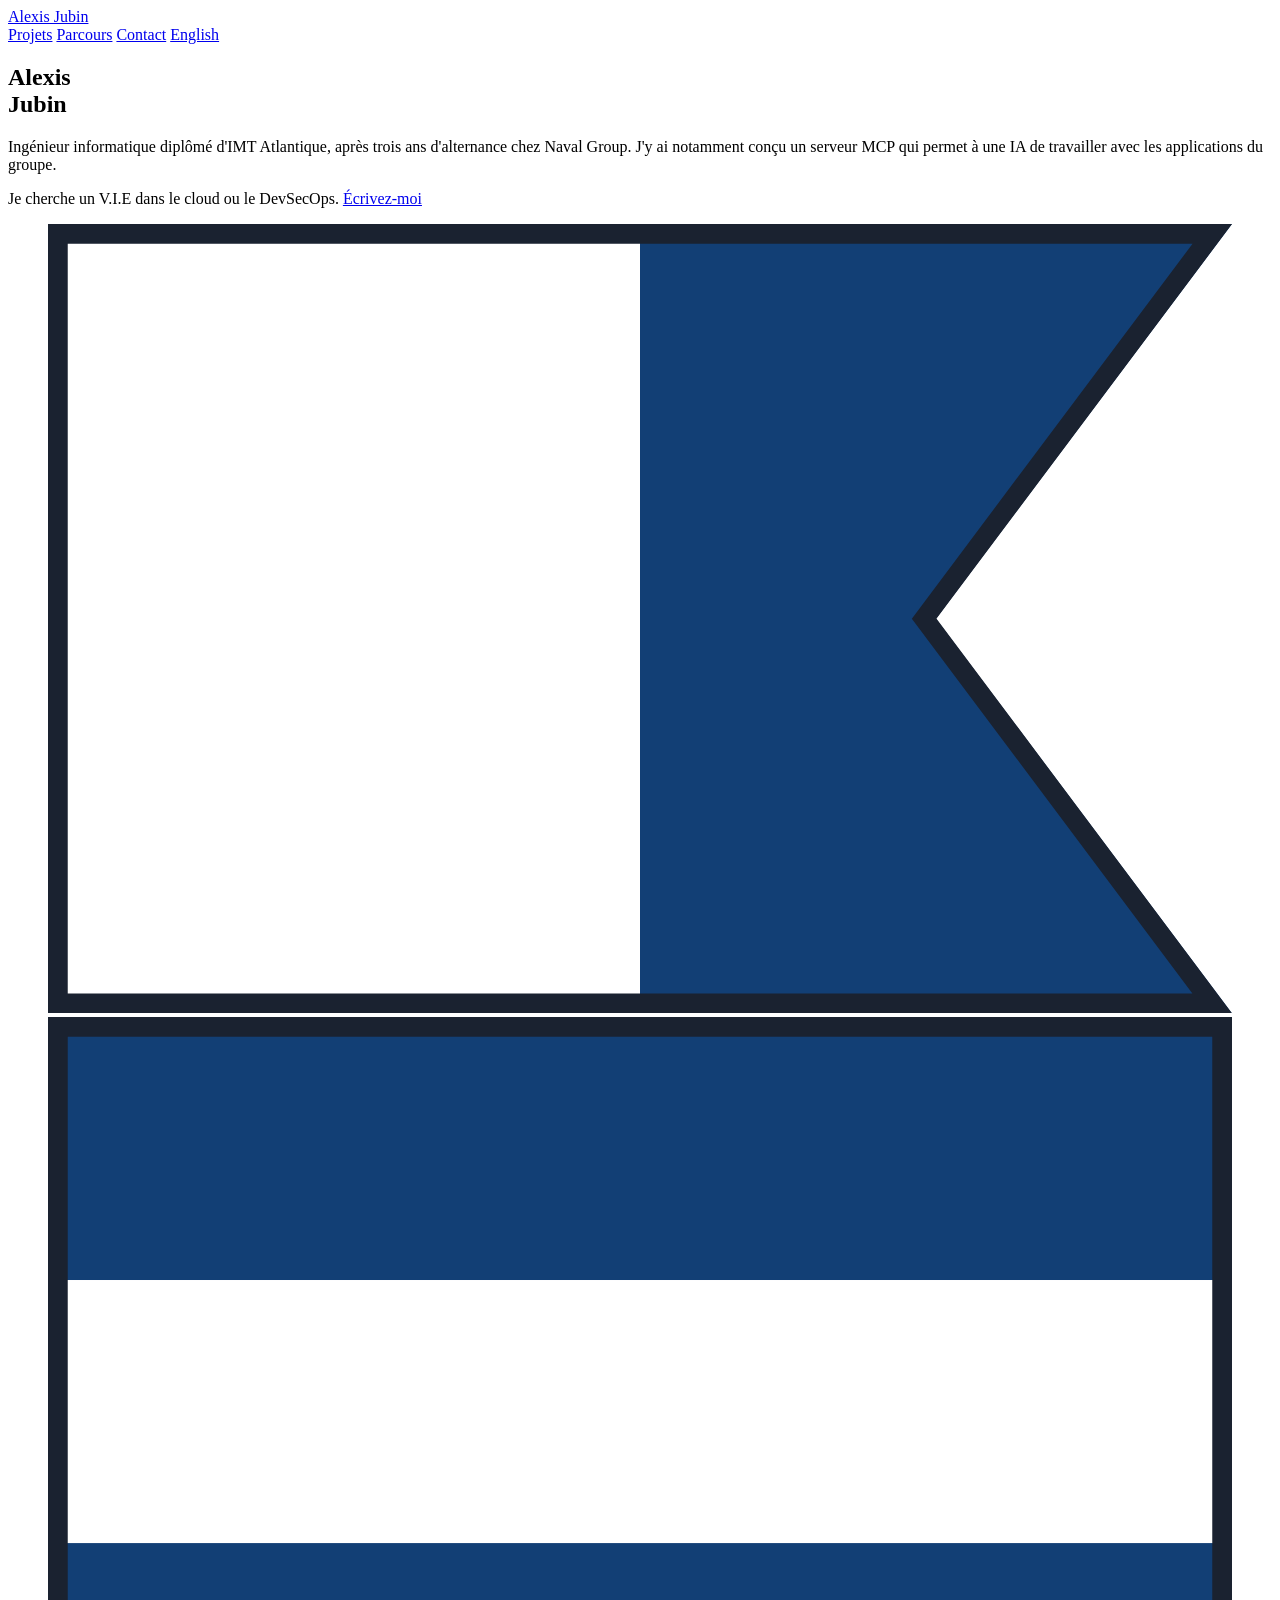
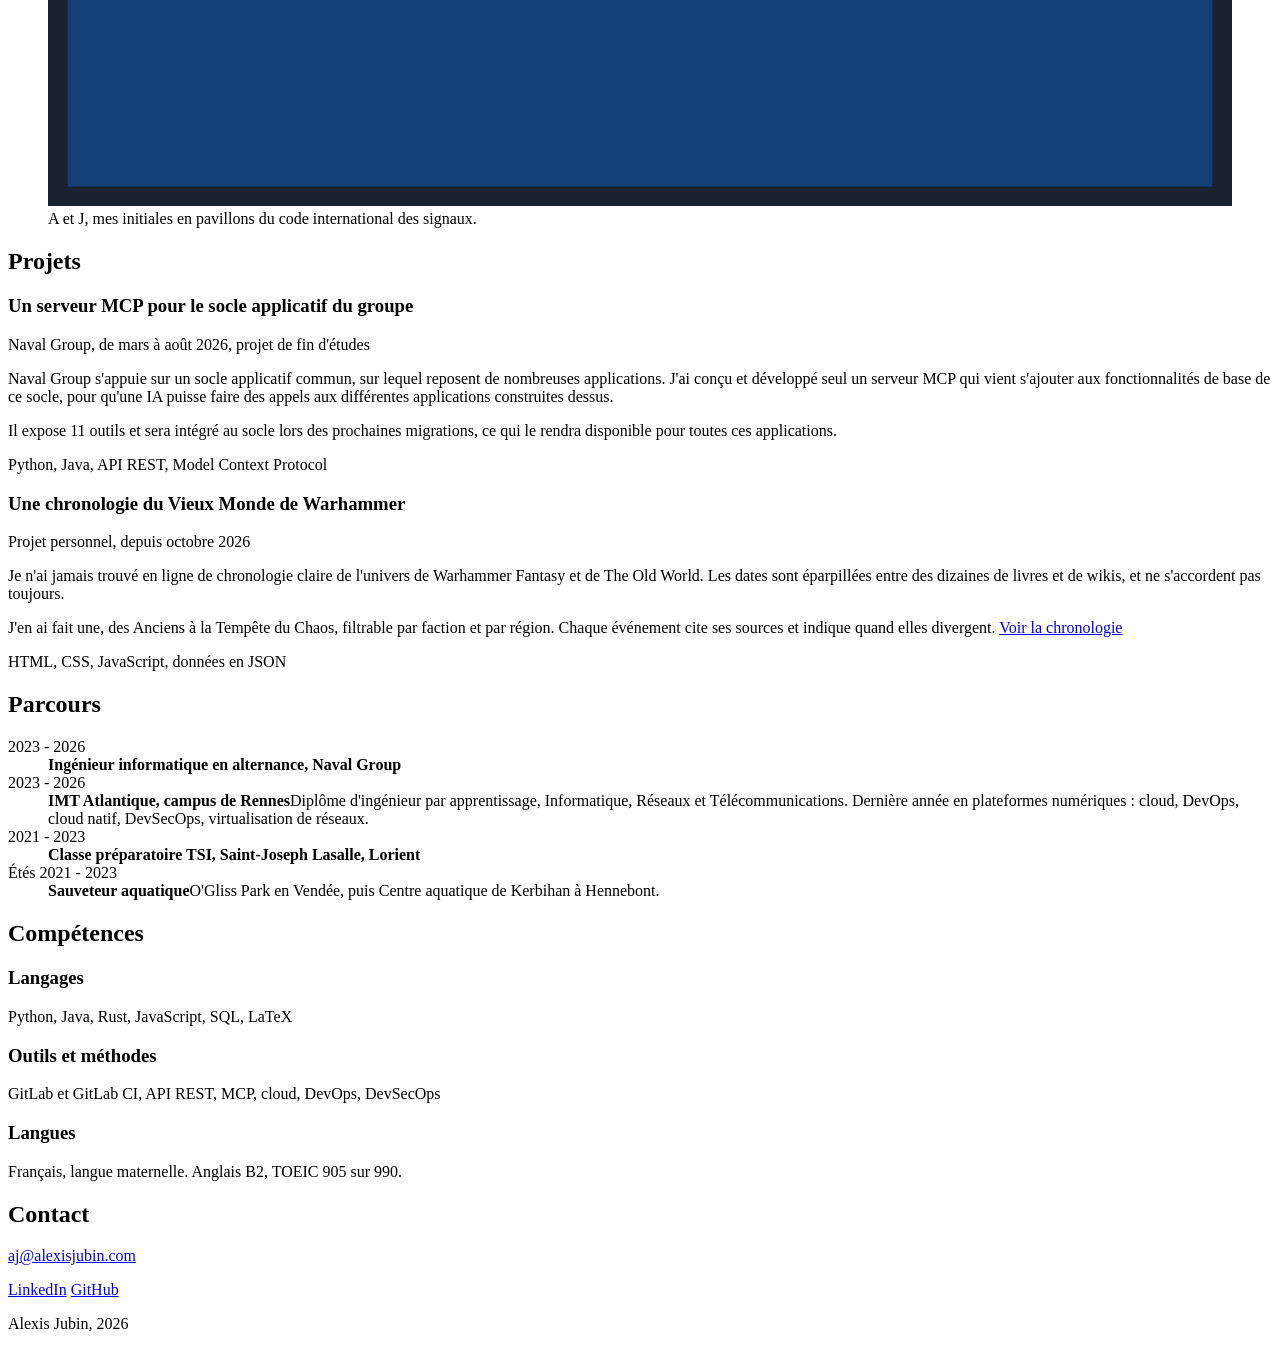
==== index.html @ 24855729 "Ajoute la chronologie du Vieux Monde aux projets Co-Authored-By: Claude Opus 5.5 <noreply@anthropic." ====
<!doctype html>
<html lang="fr">
<head>
  <meta charset="utf-8">
  <meta name="viewport" content="width=device-width, initial-scale=1">
  <title>Alexis Jubin, ingénieur informatique</title>
  <meta name="description" content="Alexis Jubin, ingénieur informatique diplômé d'IMT Atlantique. Trois ans d'alternance chez Naval Group, cloud et DevSecOps.">
  <link rel="alternate" hreflang="en" href="https://alexisjubin.com/en/">
  <link rel="alternate" hreflang="fr" href="https://alexisjubin.com/">
  <link rel="icon" href="/favicon.svg" type="image/svg+xml">
  <link rel="preload" href="/polices/schibsted-grotesk.woff2" as="font" type="font/woff2" crossorigin>
  <link rel="stylesheet" href="/style.css">
</head>
<body>
  <div class="page">

    <header class="haut">
      <a class="nom-court" href="/">Alexis Jubin</a>
      <nav aria-label="Navigation principale">
        <a class="optionnel" href="#projets">Projets</a>
        <a class="optionnel" href="#parcours">Parcours</a>
        <a href="#contact">Contact</a>
        <a href="/en/" hreflang="en" lang="en">English</a>
      </nav>
    </header>

    <main>
      <section class="ouverture">
        <div>
          <h1>Alexis<br>Jubin</h1>
          <p class="presentation">Ingénieur informatique diplômé d'IMT Atlantique, après trois ans d'alternance chez Naval Group. J'y ai notamment conçu un serveur MCP qui permet à une IA de travailler avec les applications du groupe.</p>
          <p class="statut">Je cherche un V.I.E dans le cloud ou le DevSecOps. <a href="#contact">Écrivez-moi</a></p>
        </div>
        <figure class="drisse">
          <svg viewBox="0 0 60 40" role="img" aria-label="Pavillon Alfa">
            <rect x="0" y="0" width="30" height="40" fill="#ffffff"/>
            <polygon points="30,0 60,0 45,20 60,40 30,40" fill="#123f75"/>
            <polygon points="0.5,0.5 59,0.5 44.4,20 59,39.5 0.5,39.5" fill="none" stroke="#1a2230" stroke-width="1"/>
          </svg>
          <svg viewBox="0 0 60 40" role="img" aria-label="Pavillon Juliett">
            <rect x="0" y="0" width="60" height="13.34" fill="#123f75"/>
            <rect x="0" y="13.33" width="60" height="13.34" fill="#ffffff"/>
            <rect x="0" y="26.66" width="60" height="13.34" fill="#123f75"/>
            <rect x="0.5" y="0.5" width="59" height="39" fill="none" stroke="#1a2230" stroke-width="1"/>
          </svg>
          <figcaption>A et J, mes initiales en pavillons du code international des signaux.</figcaption>
        </figure>
      </section>

      <section class="section" id="projets" aria-labelledby="titre-projets">
        <h2 id="titre-projets">Projets</h2>
        <div>
          <article class="projet">
            <h3>Un serveur MCP pour le socle applicatif du groupe</h3>
            <p class="contexte">Naval Group, de mars à août 2026, projet de fin d'études</p>
            <p>Naval Group s'appuie sur un socle applicatif commun, sur lequel reposent de nombreuses applications. J'ai conçu et développé seul un serveur MCP qui vient s'ajouter aux fonctionnalités de base de ce socle, pour qu'une IA puisse faire des appels aux différentes applications construites dessus.</p>
            <p>Il expose 11 outils et sera intégré au socle lors des prochaines migrations, ce qui le rendra disponible pour toutes ces applications.</p>
            <p class="outils">Python, Java, API REST, Model Context Protocol</p>
          </article>
          <article class="projet">
            <h3>Une chronologie du Vieux Monde de Warhammer</h3>
            <p class="contexte">Projet personnel, depuis octobre 2026</p>
            <p>Je n'ai jamais trouvé en ligne de chronologie claire de l'univers de Warhammer Fantasy et de The Old World. Les dates sont éparpillées entre des dizaines de livres et de wikis, et ne s'accordent pas toujours.</p>
            <p>J'en ai fait une, des Anciens à la Tempête du Chaos, filtrable par faction et par région. Chaque événement cite ses sources et indique quand elles divergent. <a href="/vieux-monde/">Voir la chronologie</a></p>
            <p class="outils">HTML, CSS, JavaScript, données en JSON</p>
          </article>
        </div>
      </section>

      <section class="section" id="parcours" aria-labelledby="titre-parcours">
        <h2 id="titre-parcours">Parcours</h2>
        <dl class="etapes">
          <div class="etape">
            <dt>2023 - 2026</dt>
            <dd><strong>Ingénieur informatique en alternance, Naval Group</strong></dd>
          </div>
          <div class="etape">
            <dt>2023 - 2026</dt>
            <dd><strong>IMT Atlantique, campus de Rennes</strong><span>Diplôme d'ingénieur par apprentissage, Informatique, Réseaux et Télécommunications. Dernière année en plateformes numériques : cloud, DevOps, cloud natif, DevSecOps, virtualisation de réseaux.</span></dd>
          </div>
          <div class="etape">
            <dt>2021 - 2023</dt>
            <dd><strong>Classe préparatoire TSI, Saint-Joseph Lasalle, Lorient</strong></dd>
          </div>
          <div class="etape">
            <dt>Étés 2021 - 2023</dt>
            <dd><strong>Sauveteur aquatique</strong><span>O'Gliss Park en Vendée, puis Centre aquatique de Kerbihan à Hennebont.</span></dd>
          </div>
        </dl>
      </section>

      <section class="section" id="competences" aria-labelledby="titre-competences">
        <h2 id="titre-competences">Compétences</h2>
        <div class="competences">
          <div>
            <h3>Langages</h3>
            <p>Python, Java, Rust, JavaScript, SQL, LaTeX</p>
          </div>
          <div>
            <h3>Outils et méthodes</h3>
            <p>GitLab et GitLab CI, API REST, MCP, cloud, DevOps, DevSecOps</p>
          </div>
          <div>
            <h3>Langues</h3>
            <p>Français, langue maternelle. Anglais B2, TOEIC 905 sur 990.</p>
          </div>
        </div>
      </section>

      <section class="section contact" id="contact" aria-labelledby="titre-contact">
        <h2 id="titre-contact">Contact</h2>
        <div>
          <a class="adresse" href="mailto:aj@alexisjubin.com">aj@alexisjubin.com</a>
          <p class="autres">
            <a href="https://www.linkedin.com/in/alexis-jubin">LinkedIn</a>
            <a href="https://github.com/alexisjubin">GitHub</a>
          </p>
        </div>
      </section>
    </main>

    <footer class="bas">
      <p>Alexis Jubin, 2026</p>
    </footer>

  </div>
</body>
</html>
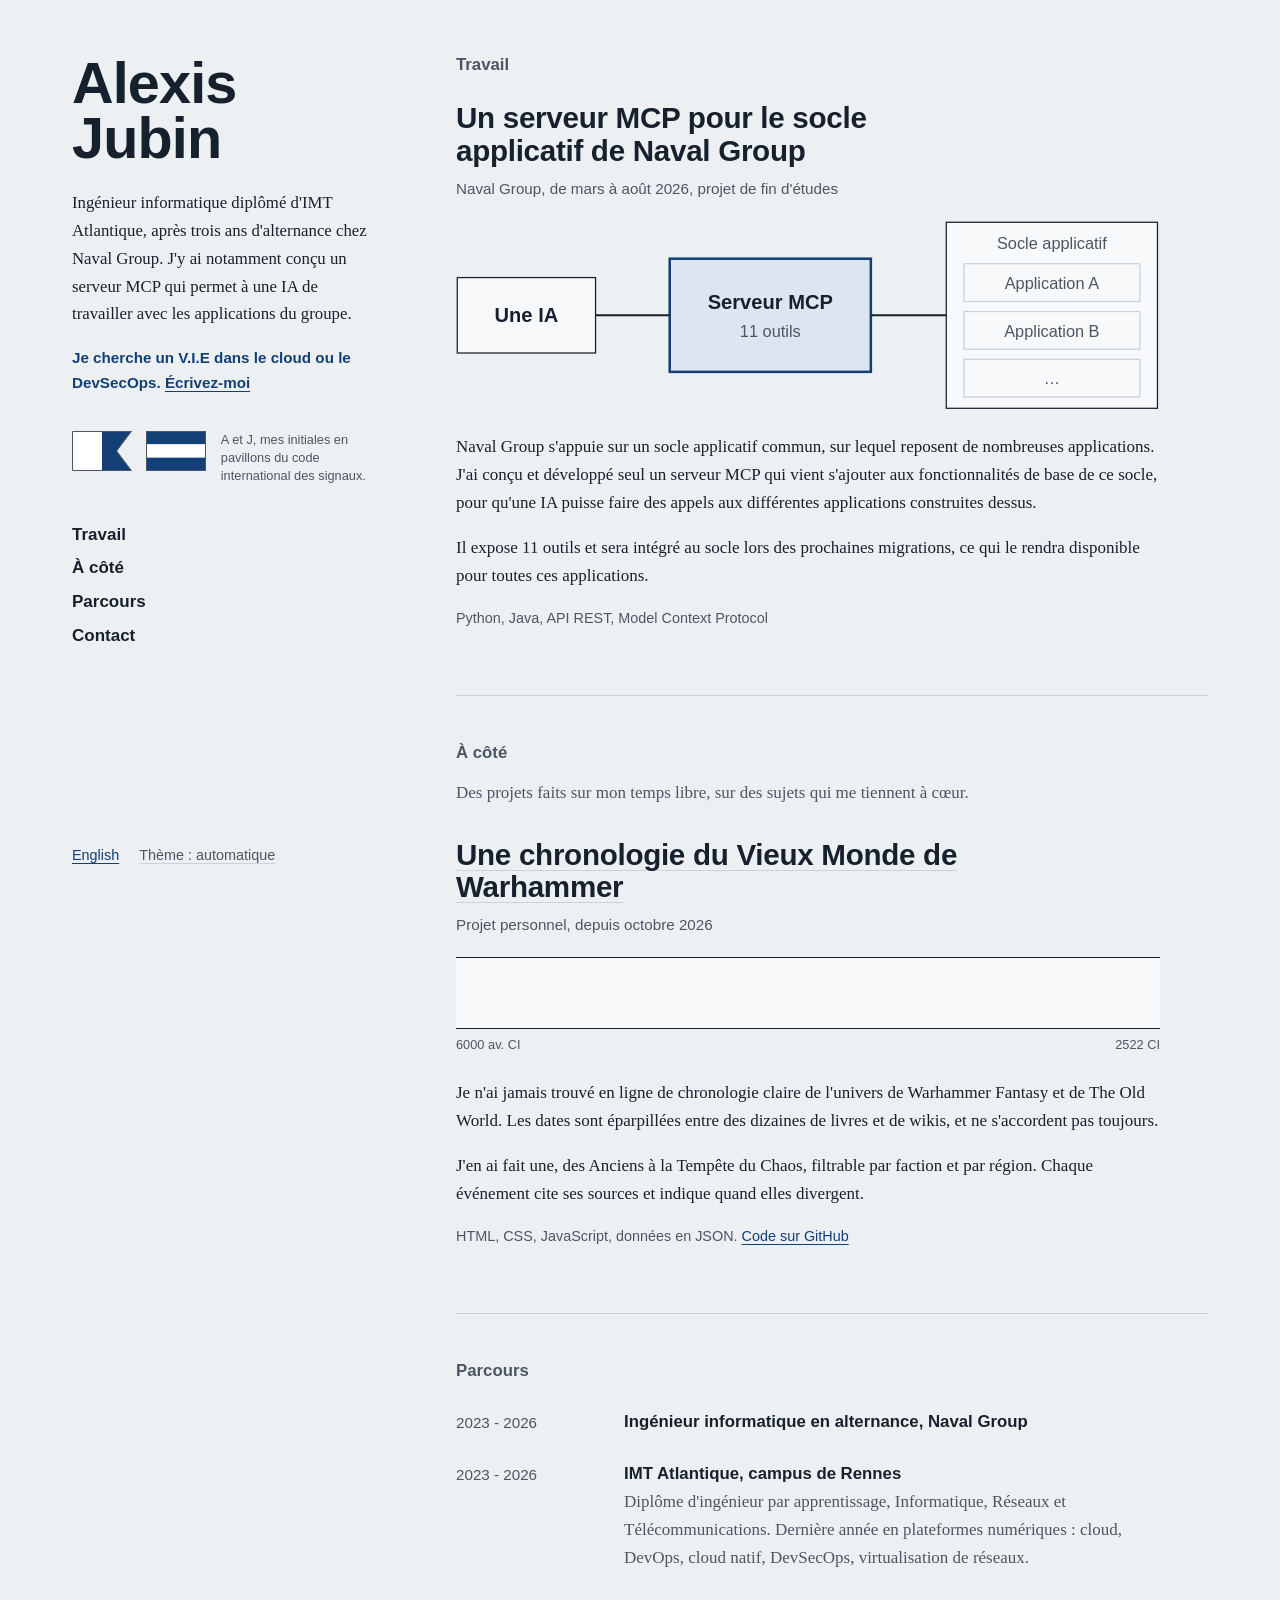
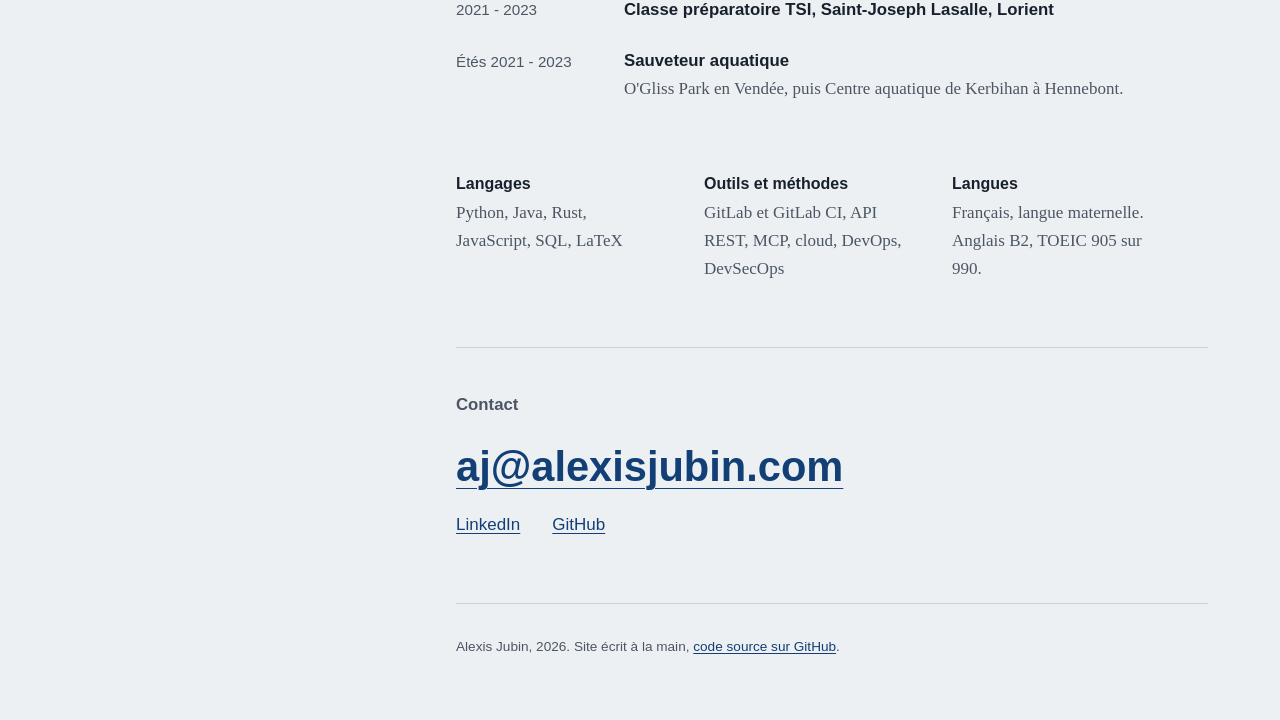
==== commit 6a79276b: "Refond le portfolio en deux colonnes avec mode sombre Co-Authored-By: Claude Opus 5.5 <noreply@anthr" ====
--- a/index.html
+++ b/index.html
@@ -9,62 +9,88 @@
   <link rel="alternate" hreflang="fr" href="https://alexisjubin.com/">
   <link rel="icon" href="/favicon.svg" type="image/svg+xml">
   <link rel="preload" href="/polices/schibsted-grotesk.woff2" as="font" type="font/woff2" crossorigin>
+  <script src="/theme.js"></script>
   <link rel="stylesheet" href="/style.css">
 </head>
 <body>
   <div class="page">
 
-    <header class="haut">
-      <a class="nom-court" href="/">Alexis Jubin</a>
-      <nav aria-label="Navigation principale">
-        <a class="optionnel" href="#projets">Projets</a>
-        <a class="optionnel" href="#parcours">Parcours</a>
+    <header class="cote">
+      <div class="identite">
+        <h1><a href="/">Alexis<br>Jubin</a></h1>
+        <p class="presentation">Ingénieur informatique diplômé d'IMT Atlantique, après trois ans d'alternance chez Naval Group. J'y ai notamment conçu un serveur MCP qui permet à une IA de travailler avec les applications du groupe.</p>
+        <p class="statut">Je cherche un V.I.E dans le cloud ou le DevSecOps. <a href="#contact">Écrivez-moi</a></p>
+      </div>
+
+      <figure class="drisse">
+        <svg viewBox="0 0 60 40" role="img" aria-label="Pavillon Alfa">
+          <rect x="0" y="0" width="30" height="40" fill="#ffffff"/>
+          <polygon points="30,0 60,0 45,20 60,40 30,40" fill="#123f75"/>
+          <polygon points="0.5,0.5 59,0.5 44.4,20 59,39.5 0.5,39.5" fill="none" stroke="#1a2230" stroke-width="1"/>
+        </svg>
+        <svg viewBox="0 0 60 40" role="img" aria-label="Pavillon Juliett">
+          <rect x="0" y="0" width="60" height="13.34" fill="#123f75"/>
+          <rect x="0" y="13.33" width="60" height="13.34" fill="#ffffff"/>
+          <rect x="0" y="26.66" width="60" height="13.34" fill="#123f75"/>
+          <rect x="0.5" y="0.5" width="59" height="39" fill="none" stroke="#1a2230" stroke-width="1"/>
+        </svg>
+        <figcaption>A et J, mes initiales en pavillons du code international des signaux.</figcaption>
+      </figure>
+
+      <nav class="sommaire" aria-label="Sommaire">
+        <a href="#travail">Travail</a>
+        <a href="#a-cote">À côté</a>
+        <a href="#parcours">Parcours</a>
         <a href="#contact">Contact</a>
+      </nav>
+
+      <div class="reglages">
         <a href="/en/" hreflang="en" lang="en">English</a>
-      </nav>
+        <button type="button" class="theme" id="theme" aria-live="polite">Thème : automatique</button>
+      </div>
     </header>
 
-    <main>
-      <section class="ouverture">
-        <div>
-          <h1>Alexis<br>Jubin</h1>
-          <p class="presentation">Ingénieur informatique diplômé d'IMT Atlantique, après trois ans d'alternance chez Naval Group. J'y ai notamment conçu un serveur MCP qui permet à une IA de travailler avec les applications du groupe.</p>
-          <p class="statut">Je cherche un V.I.E dans le cloud ou le DevSecOps. <a href="#contact">Écrivez-moi</a></p>
-        </div>
-        <figure class="drisse">
-          <svg viewBox="0 0 60 40" role="img" aria-label="Pavillon Alfa">
-            <rect x="0" y="0" width="30" height="40" fill="#ffffff"/>
-            <polygon points="30,0 60,0 45,20 60,40 30,40" fill="#123f75"/>
-            <polygon points="0.5,0.5 59,0.5 44.4,20 59,39.5 0.5,39.5" fill="none" stroke="#1a2230" stroke-width="1"/>
-          </svg>
-          <svg viewBox="0 0 60 40" role="img" aria-label="Pavillon Juliett">
-            <rect x="0" y="0" width="60" height="13.34" fill="#123f75"/>
-            <rect x="0" y="13.33" width="60" height="13.34" fill="#ffffff"/>
-            <rect x="0" y="26.66" width="60" height="13.34" fill="#123f75"/>
-            <rect x="0.5" y="0.5" width="59" height="39" fill="none" stroke="#1a2230" stroke-width="1"/>
-          </svg>
-          <figcaption>A et J, mes initiales en pavillons du code international des signaux.</figcaption>
-        </figure>
+    <main class="contenu">
+
+      <section class="section" id="travail" aria-labelledby="titre-travail">
+        <h2 id="titre-travail">Travail</h2>
+
+        <article class="projet">
+          <h3>Un serveur MCP pour le socle applicatif de Naval Group</h3>
+          <p class="contexte">Naval Group, de mars à août 2026, projet de fin d'études</p>
+          <figure class="apercu schema">
+            <svg viewBox="0 0 560 150" role="img" aria-labelledby="schema-mcp">
+              <title id="schema-mcp">Une IA appelle le serveur MCP, qui expose 11 outils et relaie les appels vers les applications construites sur le socle.</title>
+              <g class="boite"><rect x="1" y="45" width="110" height="60"/><text x="56" y="80">Une IA</text></g>
+              <g class="boite fort"><rect x="170" y="30" width="160" height="90"/><text x="250" y="70">Serveur MCP</text><text class="petit" x="250" y="92">11 outils</text></g>
+              <g class="boite"><rect x="390" y="1" width="168" height="148"/><text class="petit" x="474" y="22">Socle applicatif</text></g>
+              <g class="boite fine"><rect x="404" y="34" width="140" height="30"/><text class="petit" x="474" y="54">Application A</text></g>
+              <g class="boite fine"><rect x="404" y="72" width="140" height="30"/><text class="petit" x="474" y="92">Application B</text></g>
+              <g class="boite fine"><rect x="404" y="110" width="140" height="30"/><text class="petit" x="474" y="130">…</text></g>
+              <path class="lien" d="M111 75 H170 M330 75 H390"/>
+            </svg>
+          </figure>
+          <p>Naval Group s'appuie sur un socle applicatif commun, sur lequel reposent de nombreuses applications. J'ai conçu et développé seul un serveur MCP qui vient s'ajouter aux fonctionnalités de base de ce socle, pour qu'une IA puisse faire des appels aux différentes applications construites dessus.</p>
+          <p>Il expose 11 outils et sera intégré au socle lors des prochaines migrations, ce qui le rendra disponible pour toutes ces applications.</p>
+          <p class="outils">Python, Java, API REST, Model Context Protocol</p>
+        </article>
       </section>
 
-      <section class="section" id="projets" aria-labelledby="titre-projets">
-        <h2 id="titre-projets">Projets</h2>
-        <div>
-          <article class="projet">
-            <h3>Un serveur MCP pour le socle applicatif du groupe</h3>
-            <p class="contexte">Naval Group, de mars à août 2026, projet de fin d'études</p>
-            <p>Naval Group s'appuie sur un socle applicatif commun, sur lequel reposent de nombreuses applications. J'ai conçu et développé seul un serveur MCP qui vient s'ajouter aux fonctionnalités de base de ce socle, pour qu'une IA puisse faire des appels aux différentes applications construites dessus.</p>
-            <p>Il expose 11 outils et sera intégré au socle lors des prochaines migrations, ce qui le rendra disponible pour toutes ces applications.</p>
-            <p class="outils">Python, Java, API REST, Model Context Protocol</p>
-          </article>
-          <article class="projet">
-            <h3>Une chronologie du Vieux Monde de Warhammer</h3>
-            <p class="contexte">Projet personnel, depuis octobre 2026</p>
-            <p>Je n'ai jamais trouvé en ligne de chronologie claire de l'univers de Warhammer Fantasy et de The Old World. Les dates sont éparpillées entre des dizaines de livres et de wikis, et ne s'accordent pas toujours.</p>
-            <p>J'en ai fait une, des Anciens à la Tempête du Chaos, filtrable par faction et par région. Chaque événement cite ses sources et indique quand elles divergent. <a href="/vieux-monde/">Voir la chronologie</a></p>
-            <p class="outils">HTML, CSS, JavaScript, données en JSON</p>
-          </article>
-        </div>
+      <section class="section" id="a-cote" aria-labelledby="titre-a-cote">
+        <h2 id="titre-a-cote">À côté</h2>
+        <p class="intro-section">Des projets faits sur mon temps libre, sur des sujets qui me tiennent à cœur.</p>
+
+        <article class="projet" data-depot="vieux-monde">
+          <h3><a href="/vieux-monde/">Une chronologie du Vieux Monde de Warhammer</a></h3>
+          <p class="contexte">Projet personnel, depuis octobre 2026<span class="maj"></span></p>
+          <a class="apercu frise-apercu" href="/vieux-monde/" aria-label="Ouvrir la chronologie">
+            <span class="frise-mini" id="frise-mini"></span>
+            <span class="frise-bornes"><span>6000 av. CI</span><span>2522 CI</span></span>
+          </a>
+          <p>Je n'ai jamais trouvé en ligne de chronologie claire de l'univers de Warhammer Fantasy et de The Old World. Les dates sont éparpillées entre des dizaines de livres et de wikis, et ne s'accordent pas toujours.</p>
+          <p>J'en ai fait une, des Anciens à la Tempête du Chaos, filtrable par faction et par région. Chaque événement cite ses sources et indique quand elles divergent.</p>
+          <p class="outils">HTML, CSS, JavaScript, données en JSON. <a href="https://github.com/alexisjubin/vieux-monde">Code sur GitHub</a></p>
+        </article>
       </section>
 
       <section class="section" id="parcours" aria-labelledby="titre-parcours">
@@ -87,10 +113,7 @@
             <dd><strong>Sauveteur aquatique</strong><span>O'Gliss Park en Vendée, puis Centre aquatique de Kerbihan à Hennebont.</span></dd>
           </div>
         </dl>
-      </section>
 
-      <section class="section" id="competences" aria-labelledby="titre-competences">
-        <h2 id="titre-competences">Compétences</h2>
         <div class="competences">
           <div>
             <h3>Langages</h3>
@@ -109,20 +132,19 @@
 
       <section class="section contact" id="contact" aria-labelledby="titre-contact">
         <h2 id="titre-contact">Contact</h2>
-        <div>
-          <a class="adresse" href="mailto:aj@alexisjubin.com">aj@alexisjubin.com</a>
-          <p class="autres">
-            <a href="https://www.linkedin.com/in/alexis-jubin">LinkedIn</a>
-            <a href="https://github.com/alexisjubin">GitHub</a>
-          </p>
-        </div>
+        <a class="adresse" href="mailto:aj@alexisjubin.com">aj@alexisjubin.com</a>
+        <p class="autres">
+          <a href="https://www.linkedin.com/in/alexis-jubin">LinkedIn</a>
+          <a href="https://github.com/alexisjubin">GitHub</a>
+        </p>
       </section>
+
+      <footer class="bas">
+        <p>Alexis Jubin, 2026. Site écrit à la main, <a href="https://github.com/alexisjubin/alexisjubin.github.io">code source sur GitHub</a>.</p>
+      </footer>
     </main>
 
-    <footer class="bas">
-      <p>Alexis Jubin, 2026</p>
-    </footer>
-
   </div>
+  <script src="/portfolio.js" defer></script>
 </body>
 </html>
--- a/style.css
+++ b/style.css
@@ -0,0 +1,530 @@
+@font-face {
+  font-family: "Literata";
+  src: url("/polices/literata.woff2") format("woff2");
+  font-weight: 200 900;
+  font-style: normal;
+  font-display: swap;
+}
+
+@font-face {
+  font-family: "Schibsted Grotesk";
+  src: url("/polices/schibsted-grotesk.woff2") format("woff2");
+  font-weight: 400 900;
+  font-style: normal;
+  font-display: swap;
+}
+
+/* Couleurs. Les primitives ne changent pas, seules les variables
+   sémantiques sont redéfinies pour le mode sombre. */
+
+:root {
+  --bleu-pavillon: #123f75;
+  --bleu-ciel: #93b4dc;
+
+  --fond: #edf0f2;
+  --surface: #f7f9fa;
+  --encre: #17212d;
+  --gris: #4b5664;
+  --filet: #cbd2d9;
+  --accent: var(--bleu-pavillon);
+  --accent-fond: #dde6f0;
+  --graisse-texte: 400;
+
+  --titre: "Schibsted Grotesk", "Helvetica Neue", sans-serif;
+  --texte: "Literata", Georgia, serif;
+
+  --mesure: 38rem;
+
+  color-scheme: light;
+}
+
+@media (prefers-color-scheme: dark) {
+  :root:not([data-theme="light"]) {
+    --fond: #121821;
+    --surface: #1a222d;
+    --encre: #e2e6eb;
+    --gris: #a3adb9;
+    --filet: #2c3644;
+    --accent: var(--bleu-ciel);
+    --accent-fond: #1f2d3f;
+    --graisse-texte: 350;
+    color-scheme: dark;
+  }
+}
+
+:root[data-theme="dark"] {
+  --fond: #121821;
+  --surface: #1a222d;
+  --encre: #e2e6eb;
+  --gris: #a3adb9;
+  --filet: #2c3644;
+  --accent: var(--bleu-ciel);
+  --accent-fond: #1f2d3f;
+  --graisse-texte: 350;
+  color-scheme: dark;
+}
+
+*,
+*::before,
+*::after {
+  box-sizing: border-box;
+}
+
+html {
+  -webkit-text-size-adjust: 100%;
+}
+
+body {
+  margin: 0;
+  background: var(--fond);
+  color: var(--encre);
+  font-family: var(--texte);
+  font-weight: var(--graisse-texte);
+  font-size: 1.0625rem;
+  line-height: 1.65;
+  font-optical-sizing: auto;
+}
+
+a {
+  color: var(--accent);
+  text-decoration-thickness: 1px;
+  text-underline-offset: 0.18em;
+}
+
+a:hover {
+  text-decoration-thickness: 2px;
+}
+
+:focus-visible {
+  outline: 2px solid var(--accent);
+  outline-offset: 3px;
+}
+
+h1,
+h2,
+h3 {
+  font-family: var(--titre);
+  font-weight: 700;
+  line-height: 1.1;
+  margin: 0;
+}
+
+p {
+  margin: 0 0 1em;
+}
+
+/* Deux colonnes : moi à gauche, ce que je fais à droite */
+
+.page {
+  max-width: 74rem;
+  margin: 0 auto;
+  padding: 0 1.5rem;
+  display: grid;
+  grid-template-columns: 19rem minmax(0, 1fr);
+  gap: 5rem;
+}
+
+.cote {
+  position: sticky;
+  top: 0;
+  height: 100vh;
+  overflow-y: auto;
+  padding: 3.5rem 0 2rem;
+  display: flex;
+  flex-direction: column;
+  gap: 2.25rem;
+}
+
+.cote h1 {
+  font-size: 3.6rem;
+  font-weight: 800;
+  line-height: 0.95;
+  letter-spacing: -0.015em;
+}
+
+.cote h1 a {
+  color: var(--encre);
+  text-decoration: none;
+}
+
+.presentation {
+  margin-top: 1.5rem;
+  font-size: 1.05rem;
+}
+
+.statut {
+  margin: 0;
+  font-family: var(--titre);
+  font-weight: 600;
+  font-size: 0.95rem;
+  color: var(--accent);
+}
+
+.drisse {
+  margin: 0;
+  display: flex;
+  align-items: flex-start;
+  gap: 0.9rem;
+}
+
+.drisse svg {
+  display: block;
+  width: 3.75rem;
+  height: auto;
+  flex: none;
+}
+
+/* Le liseré des pavillons suit le thème, sinon il disparaît sur fond sombre. */
+.drisse [fill="none"] {
+  stroke: var(--gris);
+}
+
+.drisse figcaption {
+  font-family: var(--titre);
+  font-size: 0.8rem;
+  line-height: 1.4;
+  color: var(--gris);
+}
+
+.sommaire {
+  display: flex;
+  flex-direction: column;
+  gap: 0.35rem;
+  font-family: var(--titre);
+  font-weight: 600;
+}
+
+.sommaire a {
+  color: var(--encre);
+  text-decoration: none;
+  width: fit-content;
+}
+
+.sommaire a:hover {
+  color: var(--accent);
+  text-decoration: underline;
+}
+
+.reglages {
+  margin-top: auto;
+  display: flex;
+  flex-wrap: wrap;
+  align-items: baseline;
+  gap: 0.5rem 1.25rem;
+  font-family: var(--titre);
+  font-size: 0.9rem;
+}
+
+.theme {
+  font: inherit;
+  color: var(--gris);
+  background: none;
+  border: 0;
+  padding: 0;
+  cursor: pointer;
+  text-decoration: underline;
+  text-decoration-color: var(--filet);
+  text-underline-offset: 0.18em;
+}
+
+.theme:hover {
+  color: var(--encre);
+}
+
+/* Colonne de droite */
+
+.contenu {
+  padding-top: 3.5rem;
+  min-width: 0;
+}
+
+.section {
+  padding: 0 0 4rem;
+}
+
+.section + .section {
+  padding-top: 3rem;
+  border-top: 1px solid var(--filet);
+}
+
+.section > h2 {
+  font-size: 1.05rem;
+  color: var(--gris);
+  margin-bottom: 1.75rem;
+}
+
+.intro-section {
+  max-width: var(--mesure);
+  margin-top: -0.75rem;
+  margin-bottom: 2rem;
+  color: var(--gris);
+}
+
+/* Projets */
+
+.projet {
+  max-width: 44rem;
+}
+
+.projet + .projet {
+  margin-top: 3.5rem;
+}
+
+.projet h3 {
+  font-size: 1.85rem;
+  letter-spacing: -0.01em;
+  max-width: 34rem;
+}
+
+.projet h3 a {
+  color: var(--encre);
+  text-decoration-color: var(--filet);
+}
+
+.projet h3 a:hover {
+  text-decoration-color: var(--accent);
+}
+
+.projet .contexte {
+  margin: 0.5rem 0 1.25rem;
+  font-family: var(--titre);
+  font-size: 0.95rem;
+  color: var(--gris);
+}
+
+.projet .outils {
+  font-family: var(--titre);
+  font-size: 0.9rem;
+  color: var(--gris);
+  margin: 0;
+}
+
+.apercu {
+  display: block;
+  margin: 0 0 1.5rem;
+}
+
+/* Schéma du serveur MCP */
+
+.schema svg {
+  display: block;
+  width: 100%;
+  height: auto;
+  font-family: var(--titre);
+}
+
+.schema rect {
+  fill: var(--surface);
+  stroke: var(--encre);
+  stroke-width: 1;
+}
+
+.schema .fort rect {
+  fill: var(--accent-fond);
+  stroke: var(--accent);
+  stroke-width: 2;
+}
+
+.schema .fine rect {
+  stroke: var(--filet);
+}
+
+.schema text {
+  fill: var(--encre);
+  font-size: 16px;
+  font-weight: 600;
+  text-anchor: middle;
+}
+
+.schema text.petit {
+  font-size: 13px;
+  font-weight: 400;
+  fill: var(--gris);
+}
+
+.schema .lien {
+  stroke: var(--encre);
+  stroke-width: 1.5;
+  fill: none;
+}
+
+/* Aperçu de la chronologie */
+
+.frise-apercu {
+  text-decoration: none;
+  color: var(--gris);
+}
+
+.frise-mini {
+  position: relative;
+  display: block;
+  height: 4.5rem;
+  background: var(--surface);
+  border-top: 1px solid var(--encre);
+  border-bottom: 1px solid var(--encre);
+}
+
+.frise-apercu:hover .frise-mini {
+  border-color: var(--accent);
+}
+
+.frise-mini .trait {
+  position: absolute;
+  top: 0.5rem;
+  width: 2px;
+  margin-left: -1px;
+}
+
+.frise-mini .trait[data-importance="3"] { height: 2.8rem; }
+.frise-mini .trait[data-importance="2"] { height: 2rem; }
+.frise-mini .trait[data-importance="1"] { height: 1.3rem; }
+
+.frise-bornes {
+  display: flex;
+  justify-content: space-between;
+  margin-top: 0.3rem;
+  font-family: var(--titre);
+  font-size: 0.8rem;
+}
+
+/* Parcours */
+
+.etapes {
+  margin: 0 0 3rem;
+  max-width: 44rem;
+}
+
+.etape {
+  display: grid;
+  grid-template-columns: 9rem minmax(0, 1fr);
+  gap: 1.5rem;
+  padding: 0 0 1.5rem;
+}
+
+.etape dt {
+  font-family: var(--titre);
+  font-size: 0.95rem;
+  color: var(--gris);
+  font-variant-numeric: tabular-nums;
+  padding-top: 0.1rem;
+}
+
+.etape dd {
+  margin: 0;
+}
+
+.etape dd strong {
+  font-family: var(--titre);
+  font-weight: 600;
+  font-size: 1.05rem;
+  display: block;
+}
+
+.etape dd span {
+  color: var(--gris);
+}
+
+.competences {
+  display: grid;
+  grid-template-columns: repeat(auto-fit, minmax(12rem, 1fr));
+  gap: 1.5rem 2.5rem;
+  max-width: 44rem;
+}
+
+.competences h3 {
+  font-size: 1rem;
+  margin-bottom: 0.4rem;
+}
+
+.competences p {
+  margin: 0;
+  color: var(--gris);
+}
+
+/* Contact */
+
+.contact .adresse {
+  display: inline-block;
+  font-family: var(--titre);
+  font-weight: 700;
+  font-size: clamp(1.6rem, 4vw, 2.6rem);
+  line-height: 1.15;
+  word-break: break-word;
+}
+
+.contact .autres {
+  margin: 1.25rem 0 0;
+  display: flex;
+  flex-wrap: wrap;
+  gap: 0.75rem 2rem;
+  font-family: var(--titre);
+}
+
+.bas {
+  padding: 2rem 0 3rem;
+  border-top: 1px solid var(--filet);
+  font-family: var(--titre);
+  font-size: 0.85rem;
+  color: var(--gris);
+}
+
+/* Petits écrans : une seule colonne */
+
+@media (max-width: 860px) {
+  .page {
+    grid-template-columns: minmax(0, 1fr);
+    gap: 0;
+    padding: 0 1rem;
+  }
+
+  .cote {
+    position: static;
+    height: auto;
+    overflow: visible;
+    padding: 2rem 0 2.5rem;
+    gap: 1.5rem;
+    border-bottom: 1px solid var(--filet);
+  }
+
+  .cote h1 {
+    font-size: clamp(2.8rem, 13vw, 3.6rem);
+  }
+
+  .sommaire {
+    flex-direction: row;
+    flex-wrap: wrap;
+    gap: 0.4rem 1.25rem;
+  }
+
+  .reglages {
+    margin-top: 0;
+  }
+
+  .contenu {
+    padding-top: 2.5rem;
+  }
+
+  .projet h3 {
+    font-size: 1.5rem;
+  }
+
+  .etape {
+    grid-template-columns: 1fr;
+    gap: 0.15rem;
+  }
+}
+
+/* Page 404 */
+
+.introuvable {
+  max-width: 74rem;
+  margin: 0 auto;
+  padding: 4rem 1.5rem;
+}
+
+.introuvable h1 {
+  font-size: clamp(2.8rem, 9vw, 5rem);
+  font-weight: 800;
+  line-height: 0.95;
+  margin-bottom: 1.5rem;
+}
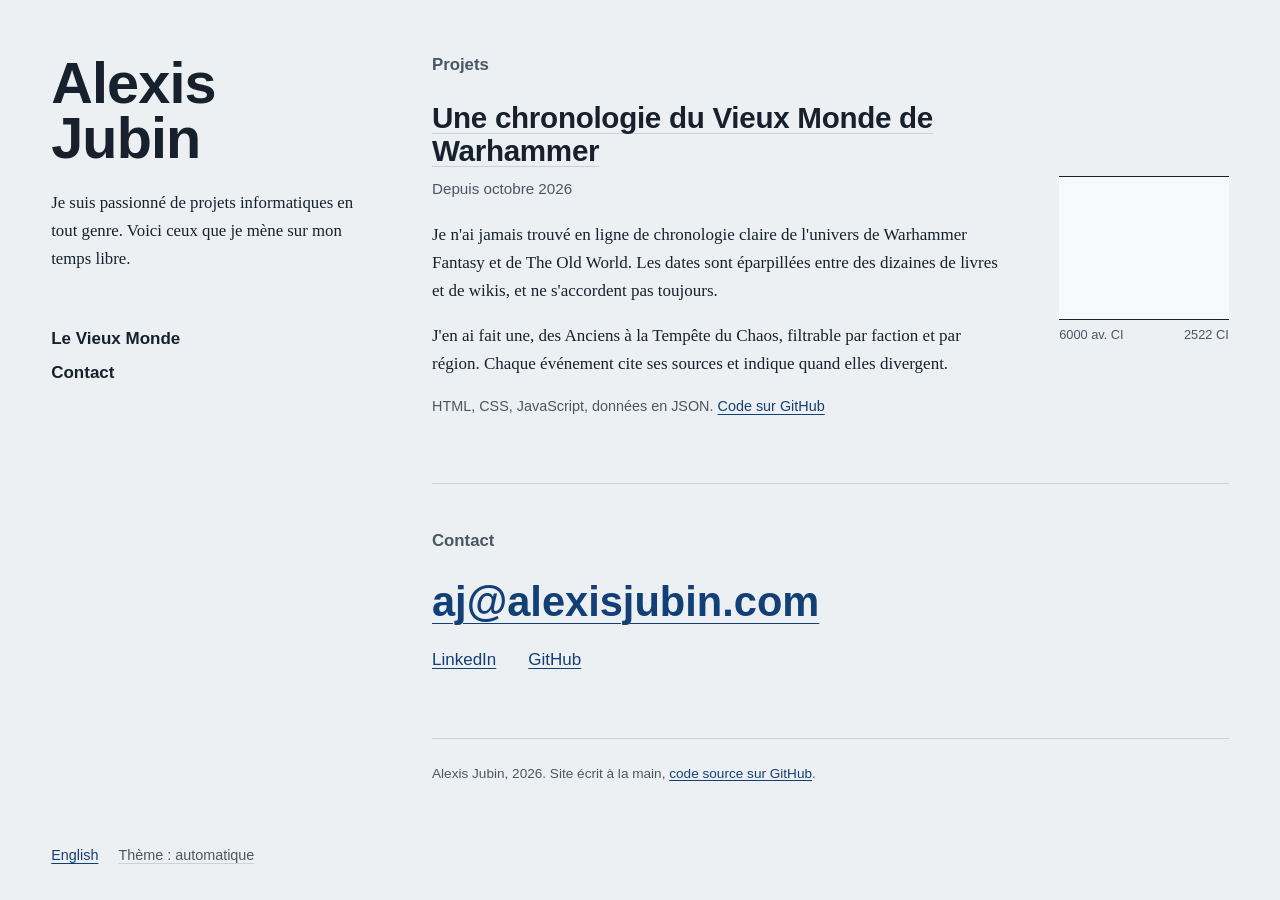
==== commit 3e430fa7: "Recentre le site sur les projets personnels en pleine largeur Co-Authored-By: Claude Opus 5.5 <norep" ====
--- a/index.html
+++ b/index.html
@@ -3,8 +3,8 @@
 <head>
   <meta charset="utf-8">
   <meta name="viewport" content="width=device-width, initial-scale=1">
-  <title>Alexis Jubin, ingénieur informatique</title>
-  <meta name="description" content="Alexis Jubin, ingénieur informatique diplômé d'IMT Atlantique. Trois ans d'alternance chez Naval Group, cloud et DevSecOps.">
+  <title>Alexis Jubin, projets</title>
+  <meta name="description" content="Les projets informatiques personnels d'Alexis Jubin, dont une chronologie sourcée du Vieux Monde de Warhammer.">
   <link rel="alternate" hreflang="en" href="https://alexisjubin.com/en/">
   <link rel="alternate" hreflang="fr" href="https://alexisjubin.com/">
   <link rel="icon" href="/favicon.svg" type="image/svg+xml">
@@ -18,29 +18,11 @@
     <header class="cote">
       <div class="identite">
         <h1><a href="/">Alexis<br>Jubin</a></h1>
-        <p class="presentation">Ingénieur informatique diplômé d'IMT Atlantique, après trois ans d'alternance chez Naval Group. J'y ai notamment conçu un serveur MCP qui permet à une IA de travailler avec les applications du groupe.</p>
-        <p class="statut">Je cherche un V.I.E dans le cloud ou le DevSecOps. <a href="#contact">Écrivez-moi</a></p>
+        <p class="presentation">Je suis passionné de projets informatiques en tout genre. Voici ceux que je mène sur mon temps libre.</p>
       </div>
 
-      <figure class="drisse">
-        <svg viewBox="0 0 60 40" role="img" aria-label="Pavillon Alfa">
-          <rect x="0" y="0" width="30" height="40" fill="#ffffff"/>
-          <polygon points="30,0 60,0 45,20 60,40 30,40" fill="#123f75"/>
-          <polygon points="0.5,0.5 59,0.5 44.4,20 59,39.5 0.5,39.5" fill="none" stroke="#1a2230" stroke-width="1"/>
-        </svg>
-        <svg viewBox="0 0 60 40" role="img" aria-label="Pavillon Juliett">
-          <rect x="0" y="0" width="60" height="13.34" fill="#123f75"/>
-          <rect x="0" y="13.33" width="60" height="13.34" fill="#ffffff"/>
-          <rect x="0" y="26.66" width="60" height="13.34" fill="#123f75"/>
-          <rect x="0.5" y="0.5" width="59" height="39" fill="none" stroke="#1a2230" stroke-width="1"/>
-        </svg>
-        <figcaption>A et J, mes initiales en pavillons du code international des signaux.</figcaption>
-      </figure>
-
       <nav class="sommaire" aria-label="Sommaire">
-        <a href="#travail">Travail</a>
-        <a href="#a-cote">À côté</a>
-        <a href="#parcours">Parcours</a>
+        <a href="#vieux-monde">Le Vieux Monde</a>
         <a href="#contact">Contact</a>
       </nav>
 
@@ -52,95 +34,32 @@
 
     <main class="contenu">
 
-      <section class="section" id="travail" aria-labelledby="titre-travail">
-        <h2 id="titre-travail">Travail</h2>
+      <section class="section" aria-labelledby="titre-projets">
+        <h2 id="titre-projets">Projets</h2>
 
-        <article class="projet">
-          <h3>Un serveur MCP pour le socle applicatif de Naval Group</h3>
-          <p class="contexte">Naval Group, de mars à août 2026, projet de fin d'études</p>
-          <figure class="apercu schema">
-            <svg viewBox="0 0 560 150" role="img" aria-labelledby="schema-mcp">
-              <title id="schema-mcp">Une IA appelle le serveur MCP, qui expose 11 outils et relaie les appels vers les applications construites sur le socle.</title>
-              <g class="boite"><rect x="1" y="45" width="110" height="60"/><text x="56" y="80">Une IA</text></g>
-              <g class="boite fort"><rect x="170" y="30" width="160" height="90"/><text x="250" y="70">Serveur MCP</text><text class="petit" x="250" y="92">11 outils</text></g>
-              <g class="boite"><rect x="390" y="1" width="168" height="148"/><text class="petit" x="474" y="22">Socle applicatif</text></g>
-              <g class="boite fine"><rect x="404" y="34" width="140" height="30"/><text class="petit" x="474" y="54">Application A</text></g>
-              <g class="boite fine"><rect x="404" y="72" width="140" height="30"/><text class="petit" x="474" y="92">Application B</text></g>
-              <g class="boite fine"><rect x="404" y="110" width="140" height="30"/><text class="petit" x="474" y="130">…</text></g>
-              <path class="lien" d="M111 75 H170 M330 75 H390"/>
-            </svg>
-          </figure>
-          <p>Naval Group s'appuie sur un socle applicatif commun, sur lequel reposent de nombreuses applications. J'ai conçu et développé seul un serveur MCP qui vient s'ajouter aux fonctionnalités de base de ce socle, pour qu'une IA puisse faire des appels aux différentes applications construites dessus.</p>
-          <p>Il expose 11 outils et sera intégré au socle lors des prochaines migrations, ce qui le rendra disponible pour toutes ces applications.</p>
-          <p class="outils">Python, Java, API REST, Model Context Protocol</p>
-        </article>
-      </section>
-
-      <section class="section" id="a-cote" aria-labelledby="titre-a-cote">
-        <h2 id="titre-a-cote">À côté</h2>
-        <p class="intro-section">Des projets faits sur mon temps libre, sur des sujets qui me tiennent à cœur.</p>
-
-        <article class="projet" data-depot="vieux-monde">
-          <h3><a href="/vieux-monde/">Une chronologie du Vieux Monde de Warhammer</a></h3>
-          <p class="contexte">Projet personnel, depuis octobre 2026<span class="maj"></span></p>
+        <article class="projet" id="vieux-monde" data-depot="vieux-monde">
+          <div class="texte">
+            <h3><a href="/vieux-monde/">Une chronologie du Vieux Monde de Warhammer</a></h3>
+            <p class="contexte">Depuis octobre 2026<span class="maj"></span></p>
+            <p>Je n'ai jamais trouvé en ligne de chronologie claire de l'univers de Warhammer Fantasy et de The Old World. Les dates sont éparpillées entre des dizaines de livres et de wikis, et ne s'accordent pas toujours.</p>
+            <p>J'en ai fait une, des Anciens à la Tempête du Chaos, filtrable par faction et par région. Chaque événement cite ses sources et indique quand elles divergent.</p>
+            <p class="outils">HTML, CSS, JavaScript, données en JSON. <a href="https://github.com/alexisjubin/vieux-monde">Code sur GitHub</a></p>
+          </div>
           <a class="apercu frise-apercu" href="/vieux-monde/" aria-label="Ouvrir la chronologie">
             <span class="frise-mini" id="frise-mini"></span>
             <span class="frise-bornes"><span>6000 av. CI</span><span>2522 CI</span></span>
           </a>
-          <p>Je n'ai jamais trouvé en ligne de chronologie claire de l'univers de Warhammer Fantasy et de The Old World. Les dates sont éparpillées entre des dizaines de livres et de wikis, et ne s'accordent pas toujours.</p>
-          <p>J'en ai fait une, des Anciens à la Tempête du Chaos, filtrable par faction et par région. Chaque événement cite ses sources et indique quand elles divergent.</p>
-          <p class="outils">HTML, CSS, JavaScript, données en JSON. <a href="https://github.com/alexisjubin/vieux-monde">Code sur GitHub</a></p>
         </article>
       </section>
 
-      <section class="section" id="parcours" aria-labelledby="titre-parcours">
-        <h2 id="titre-parcours">Parcours</h2>
-        <dl class="etapes">
-          <div class="etape">
-            <dt>2023 - 2026</dt>
-            <dd><strong>Ingénieur informatique en alternance, Naval Group</strong></dd>
-          </div>
-          <div class="etape">
-            <dt>2023 - 2026</dt>
-            <dd><strong>IMT Atlantique, campus de Rennes</strong><span>Diplôme d'ingénieur par apprentissage, Informatique, Réseaux et Télécommunications. Dernière année en plateformes numériques : cloud, DevOps, cloud natif, DevSecOps, virtualisation de réseaux.</span></dd>
-          </div>
-          <div class="etape">
-            <dt>2021 - 2023</dt>
-            <dd><strong>Classe préparatoire TSI, Saint-Joseph Lasalle, Lorient</strong></dd>
-          </div>
-          <div class="etape">
-            <dt>Étés 2021 - 2023</dt>
-            <dd><strong>Sauveteur aquatique</strong><span>O'Gliss Park en Vendée, puis Centre aquatique de Kerbihan à Hennebont.</span></dd>
-          </div>
-        </dl>
-
-        <div class="competences">
-          <div>
-            <h3>Langages</h3>
-            <p>Python, Java, Rust, JavaScript, SQL, LaTeX</p>
-          </div>
-          <div>
-            <h3>Outils et méthodes</h3>
-            <p>GitLab et GitLab CI, API REST, MCP, cloud, DevOps, DevSecOps</p>
-          </div>
-          <div>
-            <h3>Langues</h3>
-            <p>Français, langue maternelle. Anglais B2, TOEIC 905 sur 990.</p>
-          </div>
-        </div>
-      </section>
-
-      <section class="section contact" id="contact" aria-labelledby="titre-contact">
+      <footer class="section contact" id="contact" aria-labelledby="titre-contact">
         <h2 id="titre-contact">Contact</h2>
         <a class="adresse" href="mailto:aj@alexisjubin.com">aj@alexisjubin.com</a>
         <p class="autres">
           <a href="https://www.linkedin.com/in/alexis-jubin">LinkedIn</a>
           <a href="https://github.com/alexisjubin">GitHub</a>
         </p>
-      </section>
-
-      <footer class="bas">
-        <p>Alexis Jubin, 2026. Site écrit à la main, <a href="https://github.com/alexisjubin/alexisjubin.github.io">code source sur GitHub</a>.</p>
+        <p class="bas">Alexis Jubin, 2026. Site écrit à la main, <a href="https://github.com/alexisjubin/alexisjubin.github.io">code source sur GitHub</a>.</p>
       </footer>
     </main>
 
--- a/style.css
+++ b/style.css
@@ -27,7 +27,6 @@
   --gris: #4b5664;
   --filet: #cbd2d9;
   --accent: var(--bleu-pavillon);
-  --accent-fond: #dde6f0;
   --graisse-texte: 400;
 
   --titre: "Schibsted Grotesk", "Helvetica Neue", sans-serif;
@@ -46,7 +45,6 @@
     --gris: #a3adb9;
     --filet: #2c3644;
     --accent: var(--bleu-ciel);
-    --accent-fond: #1f2d3f;
     --graisse-texte: 350;
     color-scheme: dark;
   }
@@ -59,7 +57,6 @@
   --gris: #a3adb9;
   --filet: #2c3644;
   --accent: var(--bleu-ciel);
-  --accent-fond: #1f2d3f;
   --graisse-texte: 350;
   color-scheme: dark;
 }
@@ -113,15 +110,13 @@
   margin: 0 0 1em;
 }
 
-/* Deux colonnes : moi à gauche, ce que je fais à droite */
+/* Deux colonnes sur toute la largeur : moi à gauche, les projets à droite */
 
 .page {
-  max-width: 74rem;
-  margin: 0 auto;
-  padding: 0 1.5rem;
+  padding: 0 clamp(1.5rem, 4vw, 4.5rem);
   display: grid;
   grid-template-columns: 19rem minmax(0, 1fr);
-  gap: 5rem;
+  gap: clamp(3rem, 6vw, 7rem);
 }
 
 .cote {
@@ -152,39 +147,6 @@
   font-size: 1.05rem;
 }
 
-.statut {
-  margin: 0;
-  font-family: var(--titre);
-  font-weight: 600;
-  font-size: 0.95rem;
-  color: var(--accent);
-}
-
-.drisse {
-  margin: 0;
-  display: flex;
-  align-items: flex-start;
-  gap: 0.9rem;
-}
-
-.drisse svg {
-  display: block;
-  width: 3.75rem;
-  height: auto;
-  flex: none;
-}
-
-/* Le liseré des pavillons suit le thème, sinon il disparaît sur fond sombre. */
-.drisse [fill="none"] {
-  stroke: var(--gris);
-}
-
-.drisse figcaption {
-  font-family: var(--titre);
-  font-size: 0.8rem;
-  line-height: 1.4;
-  color: var(--gris);
-}
 
 .sommaire {
   display: flex;
@@ -253,21 +215,19 @@
   margin-bottom: 1.75rem;
 }
 
-.intro-section {
-  max-width: var(--mesure);
-  margin-top: -0.75rem;
-  margin-bottom: 2rem;
-  color: var(--gris);
-}
 
 /* Projets */
 
+/* Le texte garde une longueur de ligne lisible, l'aperçu prend le reste. */
 .projet {
-  max-width: 44rem;
+  display: grid;
+  grid-template-columns: minmax(0, 36rem) minmax(0, 1fr);
+  gap: clamp(2rem, 4vw, 5rem);
+  align-items: center;
 }
 
 .projet + .projet {
-  margin-top: 3.5rem;
+  margin-top: 4.5rem;
 }
 
 .projet h3 {
@@ -301,51 +261,6 @@
 
 .apercu {
   display: block;
-  margin: 0 0 1.5rem;
-}
-
-/* Schéma du serveur MCP */
-
-.schema svg {
-  display: block;
-  width: 100%;
-  height: auto;
-  font-family: var(--titre);
-}
-
-.schema rect {
-  fill: var(--surface);
-  stroke: var(--encre);
-  stroke-width: 1;
-}
-
-.schema .fort rect {
-  fill: var(--accent-fond);
-  stroke: var(--accent);
-  stroke-width: 2;
-}
-
-.schema .fine rect {
-  stroke: var(--filet);
-}
-
-.schema text {
-  fill: var(--encre);
-  font-size: 16px;
-  font-weight: 600;
-  text-anchor: middle;
-}
-
-.schema text.petit {
-  font-size: 13px;
-  font-weight: 400;
-  fill: var(--gris);
-}
-
-.schema .lien {
-  stroke: var(--encre);
-  stroke-width: 1.5;
-  fill: none;
 }
 
 /* Aperçu de la chronologie */
@@ -358,7 +273,7 @@
 .frise-mini {
   position: relative;
   display: block;
-  height: 4.5rem;
+  height: 9rem;
   background: var(--surface);
   border-top: 1px solid var(--encre);
   border-bottom: 1px solid var(--encre);
@@ -370,14 +285,14 @@
 
 .frise-mini .trait {
   position: absolute;
-  top: 0.5rem;
-  width: 2px;
+  top: 0.75rem;
+  width: 3px;
   margin-left: -1px;
 }
 
-.frise-mini .trait[data-importance="3"] { height: 2.8rem; }
-.frise-mini .trait[data-importance="2"] { height: 2rem; }
-.frise-mini .trait[data-importance="1"] { height: 1.3rem; }
+.frise-mini .trait[data-importance="3"] { height: 6.5rem; }
+.frise-mini .trait[data-importance="2"] { height: 4.75rem; }
+.frise-mini .trait[data-importance="1"] { height: 3rem; }
 
 .frise-bornes {
   display: flex;
@@ -385,60 +300,6 @@
   margin-top: 0.3rem;
   font-family: var(--titre);
   font-size: 0.8rem;
-}
-
-/* Parcours */
-
-.etapes {
-  margin: 0 0 3rem;
-  max-width: 44rem;
-}
-
-.etape {
-  display: grid;
-  grid-template-columns: 9rem minmax(0, 1fr);
-  gap: 1.5rem;
-  padding: 0 0 1.5rem;
-}
-
-.etape dt {
-  font-family: var(--titre);
-  font-size: 0.95rem;
-  color: var(--gris);
-  font-variant-numeric: tabular-nums;
-  padding-top: 0.1rem;
-}
-
-.etape dd {
-  margin: 0;
-}
-
-.etape dd strong {
-  font-family: var(--titre);
-  font-weight: 600;
-  font-size: 1.05rem;
-  display: block;
-}
-
-.etape dd span {
-  color: var(--gris);
-}
-
-.competences {
-  display: grid;
-  grid-template-columns: repeat(auto-fit, minmax(12rem, 1fr));
-  gap: 1.5rem 2.5rem;
-  max-width: 44rem;
-}
-
-.competences h3 {
-  font-size: 1rem;
-  margin-bottom: 0.4rem;
-}
-
-.competences p {
-  margin: 0;
-  color: var(--gris);
 }
 
 /* Contact */
@@ -460,8 +321,9 @@
   font-family: var(--titre);
 }
 
-.bas {
-  padding: 2rem 0 3rem;
+.contact .bas {
+  margin: 4rem 0 0;
+  padding: 1.5rem 0 3rem;
   border-top: 1px solid var(--filet);
   font-family: var(--titre);
   font-size: 0.85rem;
@@ -481,8 +343,8 @@
     position: static;
     height: auto;
     overflow: visible;
-    padding: 2rem 0 2.5rem;
-    gap: 1.5rem;
+    padding: 2rem 0 2rem;
+    gap: 1.25rem;
     border-bottom: 1px solid var(--filet);
   }
 
@@ -507,11 +369,24 @@
   .projet h3 {
     font-size: 1.5rem;
   }
-
-  .etape {
-    grid-template-columns: 1fr;
-    gap: 0.15rem;
-  }
+}
+
+@media (max-width: 1180px) {
+  .projet {
+    grid-template-columns: minmax(0, 1fr);
+  }
+
+  .projet .texte {
+    max-width: 38rem;
+  }
+
+  .frise-mini {
+    height: 6rem;
+  }
+
+  .frise-mini .trait[data-importance="3"] { height: 4.2rem; }
+  .frise-mini .trait[data-importance="2"] { height: 3.1rem; }
+  .frise-mini .trait[data-importance="1"] { height: 2rem; }
 }
 
 /* Page 404 */
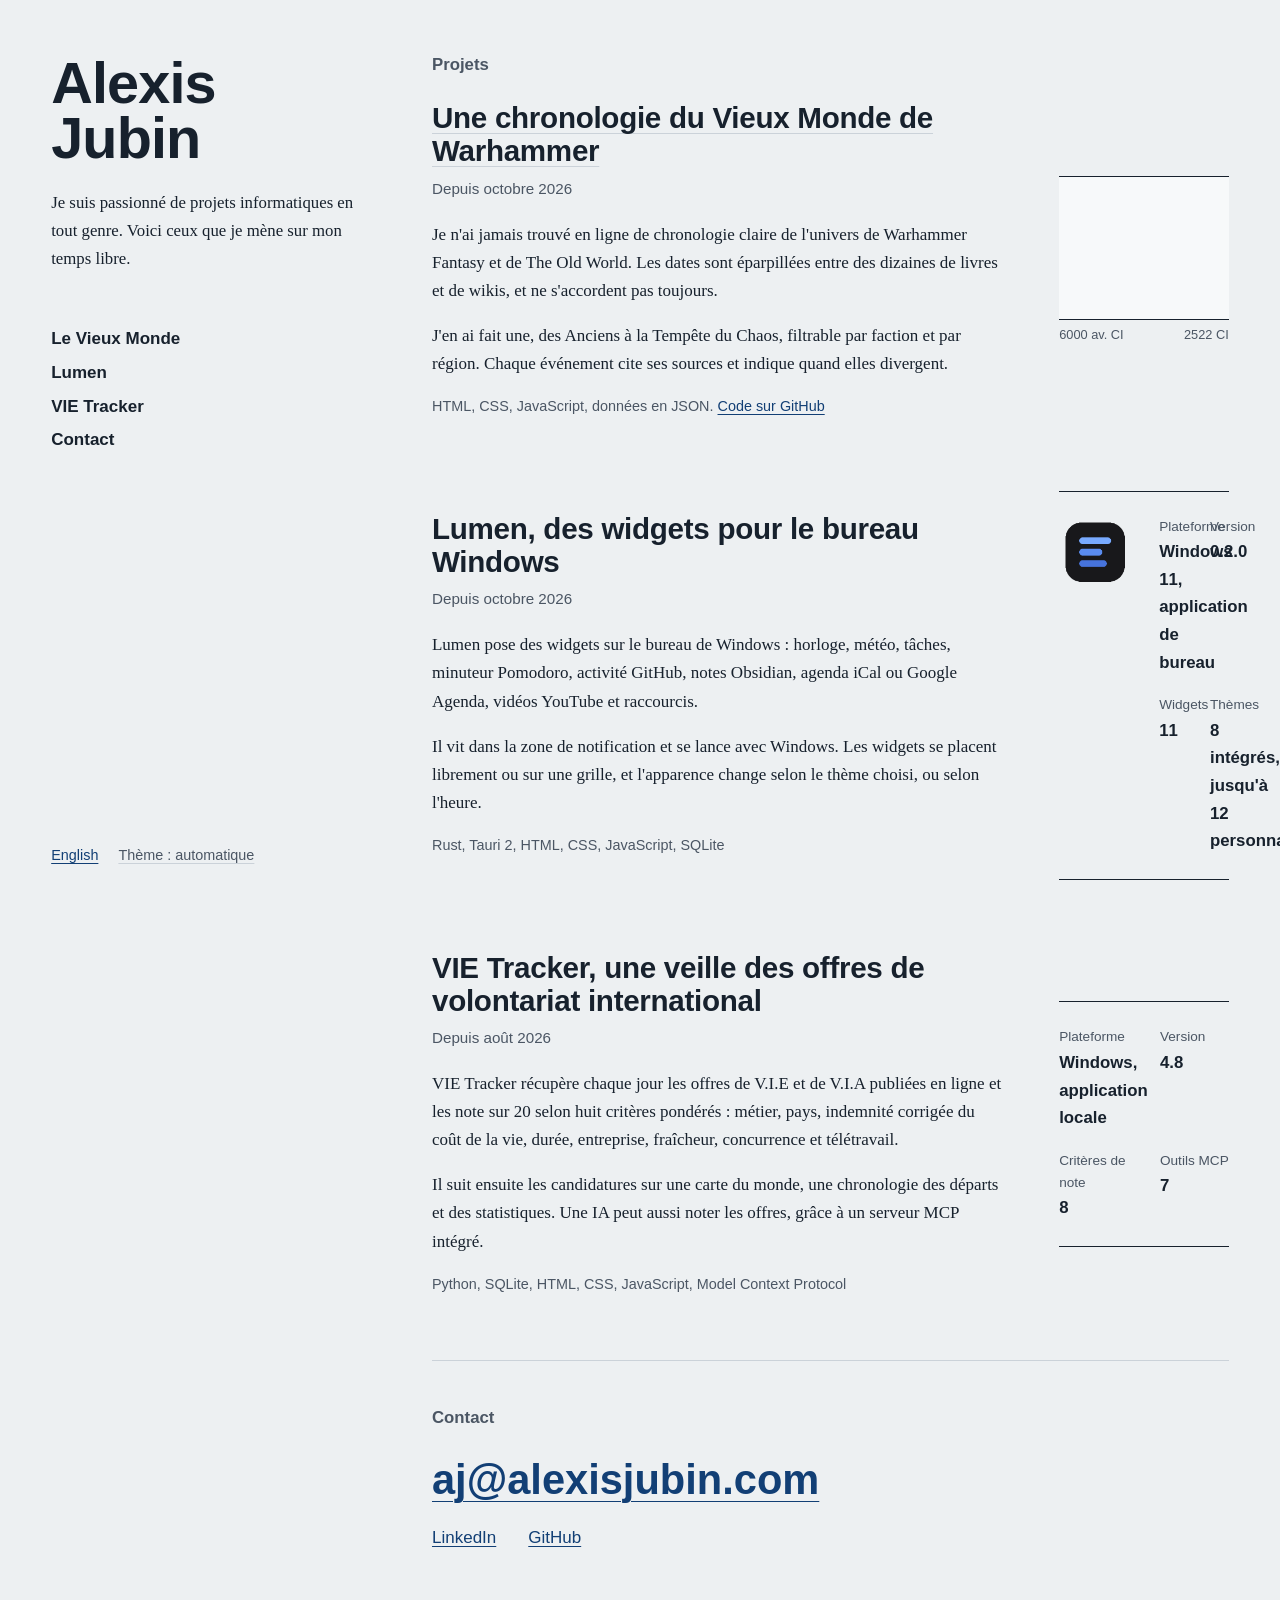
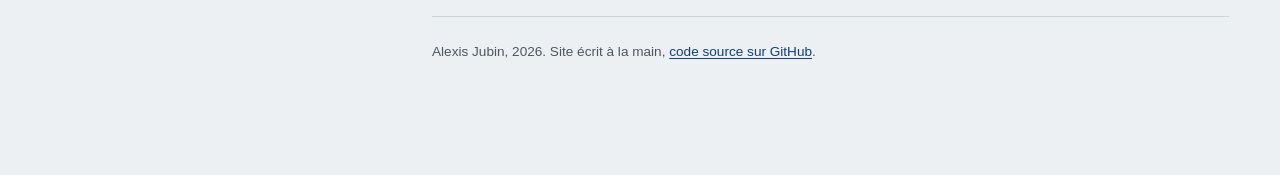
==== commit b740ae5c: "Ajoute Lumen et VIE Tracker aux projets Co-Authored-By: Claude Opus 5.5 <noreply@anthropic.com>" ====
--- a/index.html
+++ b/index.html
@@ -23,6 +23,8 @@
 
       <nav class="sommaire" aria-label="Sommaire">
         <a href="#vieux-monde">Le Vieux Monde</a>
+        <a href="#lumen">Lumen</a>
+        <a href="#vie-tracker">VIE Tracker</a>
         <a href="#contact">Contact</a>
       </nav>
 
@@ -50,6 +52,43 @@
             <span class="frise-bornes"><span>6000 av. CI</span><span>2522 CI</span></span>
           </a>
         </article>
+
+        <article class="projet" id="lumen">
+          <div class="texte">
+            <h3>Lumen, des widgets pour le bureau Windows</h3>
+            <p class="contexte">Depuis octobre 2026</p>
+            <p>Lumen pose des widgets sur le bureau de Windows : horloge, météo, tâches, minuteur Pomodoro, activité GitHub, notes Obsidian, agenda iCal ou Google Agenda, vidéos YouTube et raccourcis.</p>
+            <p>Il vit dans la zone de notification et se lance avec Windows. Les widgets se placent librement ou sur une grille, et l'apparence change selon le thème choisi, ou selon l'heure.</p>
+            <p class="outils">Rust, Tauri 2, HTML, CSS, JavaScript, SQLite</p>
+          </div>
+          <div class="fiche">
+            <img src="/images/lumen.png" alt="Icône de Lumen" width="88" height="88">
+            <dl>
+              <div><dt>Plateforme</dt><dd>Windows 11, application de bureau</dd></div>
+              <div><dt>Version</dt><dd>0.2.0</dd></div>
+              <div><dt>Widgets</dt><dd>11</dd></div>
+              <div><dt>Thèmes</dt><dd>8 intégrés, jusqu'à 12 personnalisés</dd></div>
+            </dl>
+          </div>
+        </article>
+
+        <article class="projet" id="vie-tracker">
+          <div class="texte">
+            <h3>VIE Tracker, une veille des offres de volontariat international</h3>
+            <p class="contexte">Depuis août 2026</p>
+            <p>VIE Tracker récupère chaque jour les offres de V.I.E et de V.I.A publiées en ligne et les note sur 20 selon huit critères pondérés : métier, pays, indemnité corrigée du coût de la vie, durée, entreprise, fraîcheur, concurrence et télétravail.</p>
+            <p>Il suit ensuite les candidatures sur une carte du monde, une chronologie des départs et des statistiques. Une IA peut aussi noter les offres, grâce à un serveur MCP intégré.</p>
+            <p class="outils">Python, SQLite, HTML, CSS, JavaScript, Model Context Protocol</p>
+          </div>
+          <div class="fiche">
+            <dl>
+              <div><dt>Plateforme</dt><dd>Windows, application locale</dd></div>
+              <div><dt>Version</dt><dd>4.8</dd></div>
+              <div><dt>Critères de note</dt><dd>8</dd></div>
+              <div><dt>Outils MCP</dt><dd>7</dd></div>
+            </dl>
+          </div>
+        </article>
       </section>
 
       <footer class="section contact" id="contact" aria-labelledby="titre-contact">
--- a/style.css
+++ b/style.css
@@ -403,3 +403,40 @@
   line-height: 0.95;
   margin-bottom: 1.5rem;
 }
+
+/* Fiche d'un projet sans aperçu : quelques faits vérifiables */
+
+.fiche {
+  display: flex;
+  align-items: flex-start;
+  gap: 1.75rem;
+  padding: 1.5rem 0;
+  border-top: 1px solid var(--encre);
+  border-bottom: 1px solid var(--encre);
+  font-family: var(--titre);
+}
+
+.fiche img {
+  flex: none;
+  width: 4.5rem;
+  height: auto;
+}
+
+.fiche dl {
+  margin: 0;
+  flex: 1;
+  display: grid;
+  grid-template-columns: repeat(2, minmax(0, 1fr));
+  gap: 1.1rem 2rem;
+}
+
+.fiche dt {
+  font-size: 0.85rem;
+  color: var(--gris);
+}
+
+.fiche dd {
+  margin: 0;
+  font-weight: 600;
+  font-size: 1.05rem;
+}
